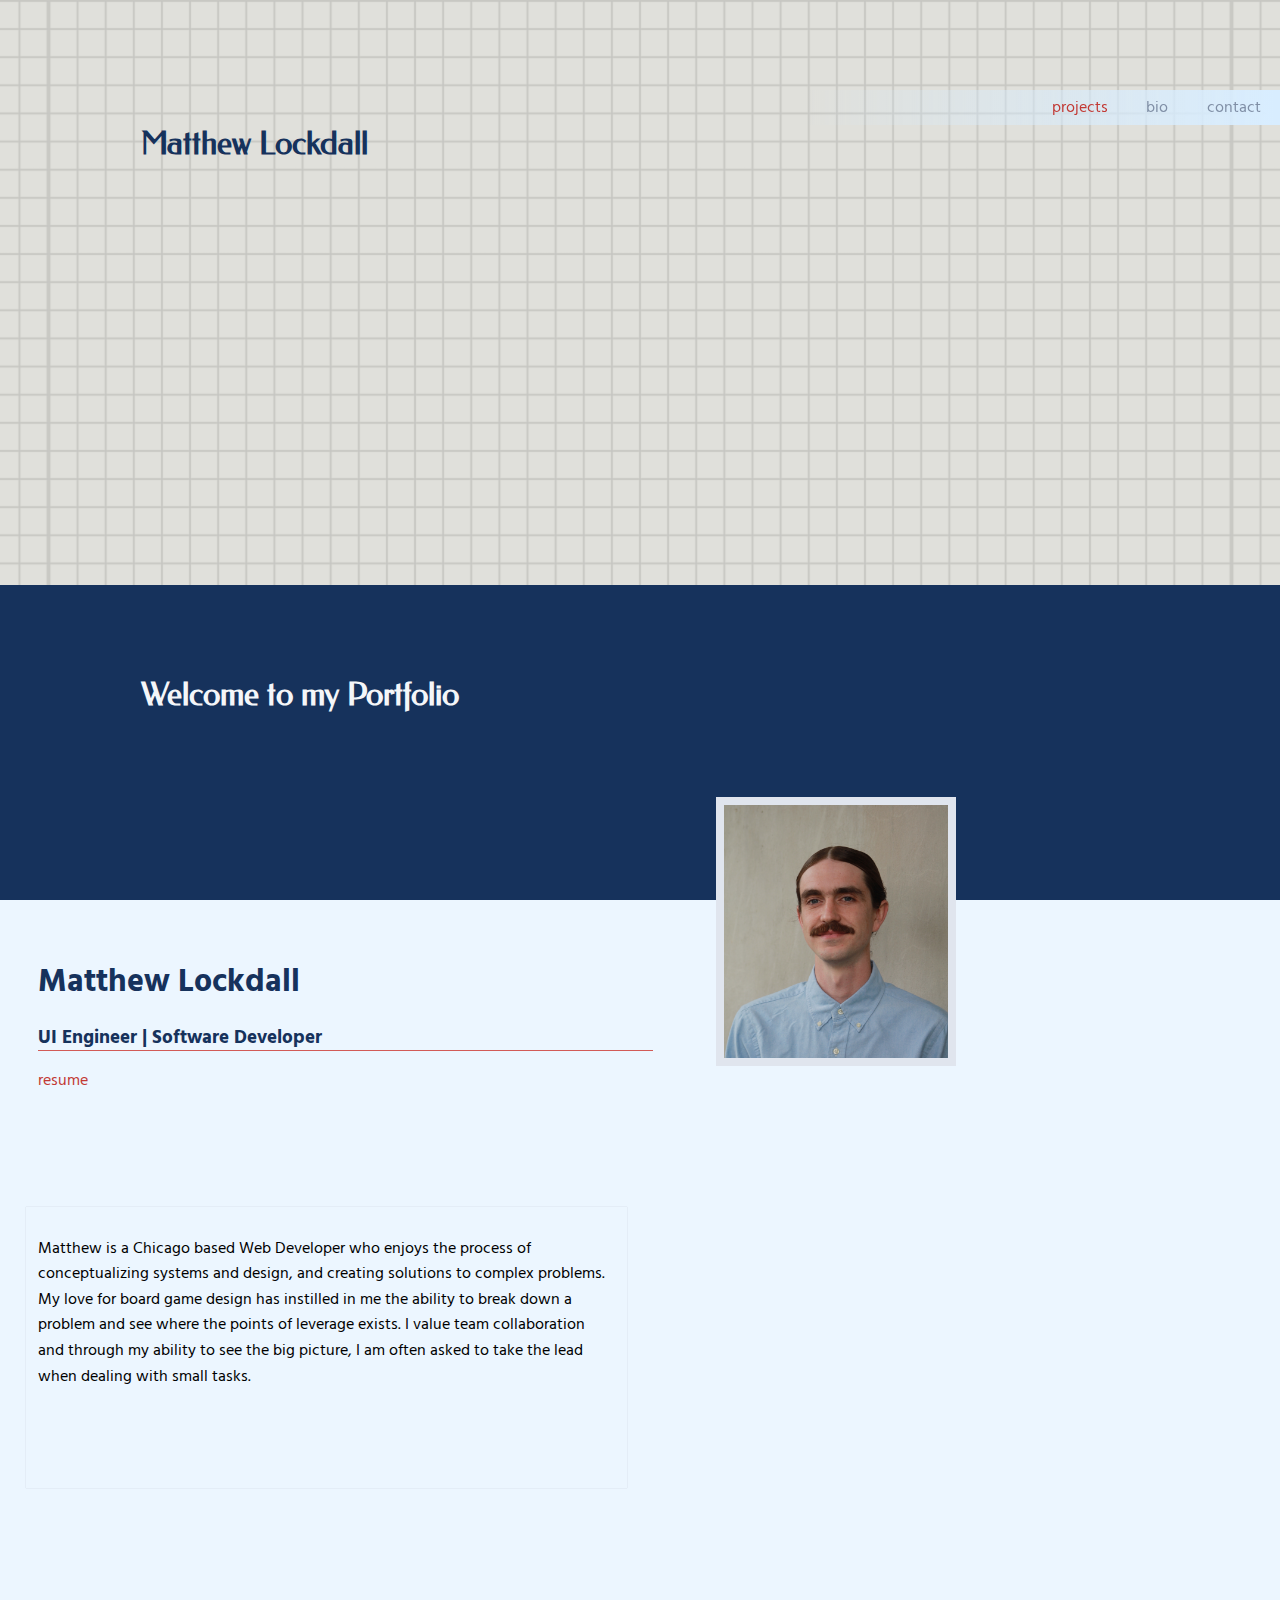
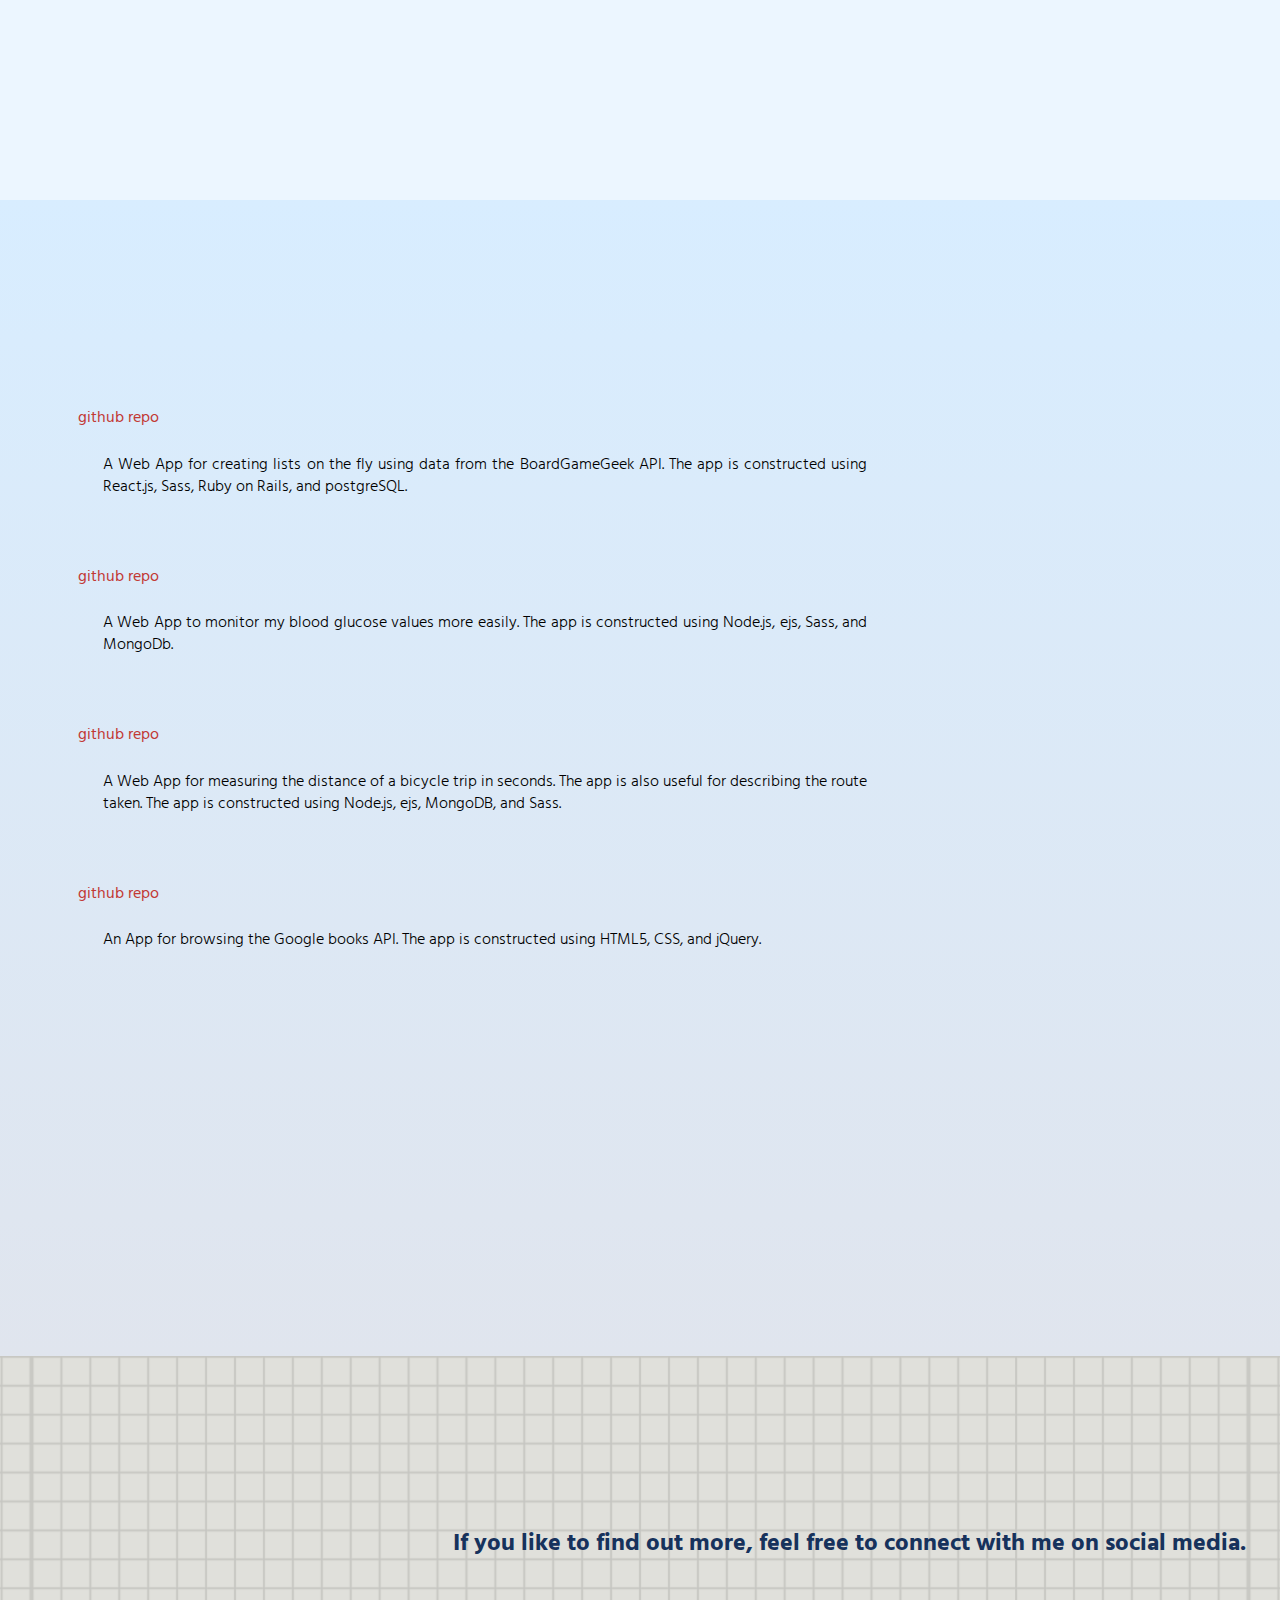
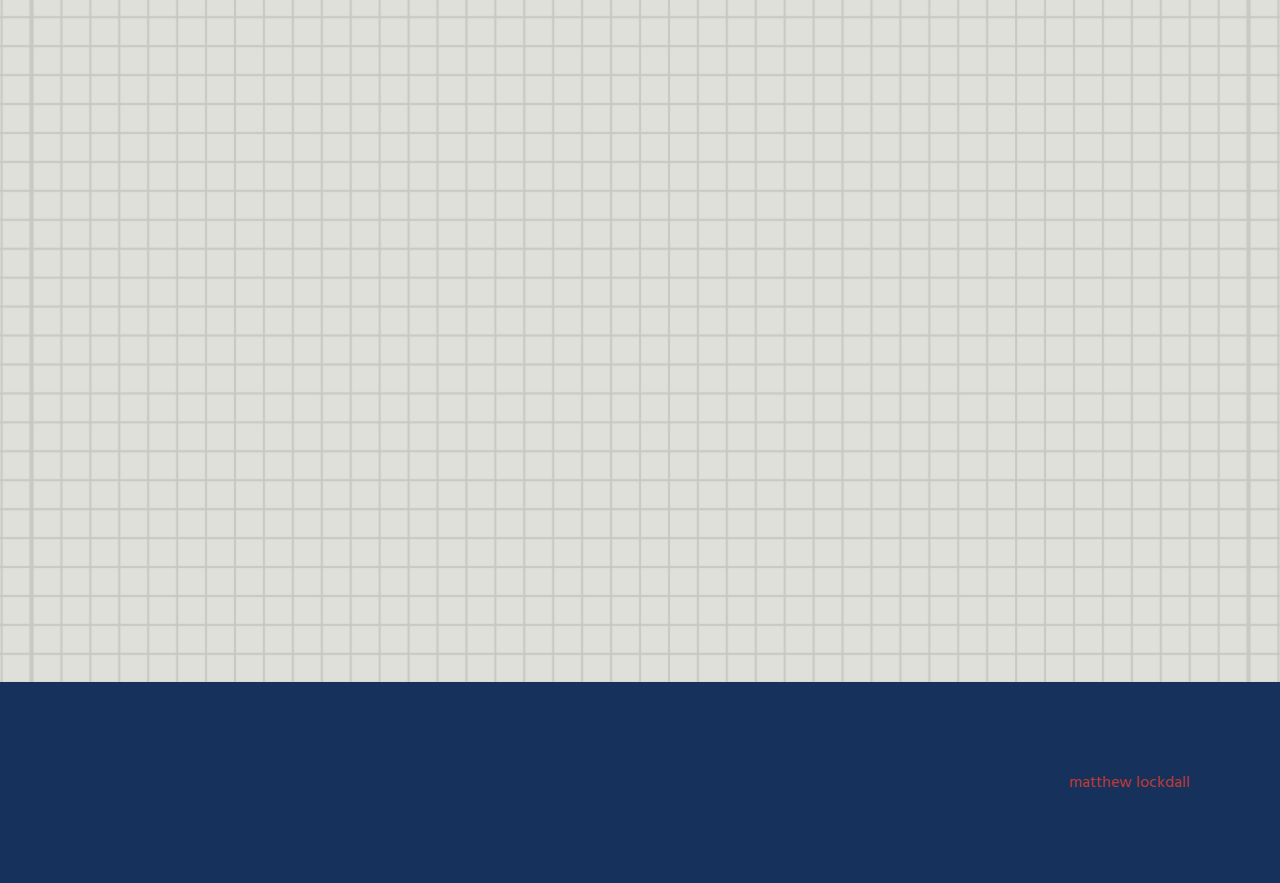
==== index.html @ 311964e4 "updated some content" ====
<!DOCTYPE html>
<html lang="en">

<head>
  <meta charset="UTF-8">
  <meta name="viewport" content="width=device-width, initial-scale=1.0">
  <meta http-equiv="X-UA-Compatible" content="ie=edge">
  <link rel="shortcut icon" type="image/png" href="https://cf.geekdo-static.com/mbs/mb_3656_0.gif">
  <link rel="stylesheet" href="css/main.css">

  <title>Matthew Lockdall</title>
</head>

<body>
  <div class="container">

    <header>
      <nav>
        <div class="navLinks">
          <a href="#contact">contact</a>
          <a href="#bio">bio</a>
          <a href="#archive" class="red">projects</a>
        </div>
      </nav>
      <h1>Matthew Lockdall</h1>

      <div class="greyBar">
        <h1>Welcome to my Portfolio</h1>
      </div>
    </header>

    <section class="bio" id="bio">
      <div class="bioDiv">
        <div class="head">
          <h1>Matthew Lockdall</h1>
          <h3> UI Engineer | Software Developer</h3>
          <a href="./public/Resume_2019.pdf" download>resume</a>

        </div>
        <div class="imgContainer">

        </div>
        <article class="article">
          <p>Matthew is a Chicago based Web Developer who enjoys the process of conceptualizing systems and design, and
            creating solutions to complex problems. My love for board game design has instilled in me the ability to
            break down a problem and see where the points of leverage exists. I value team collaboration and through my
            ability to see the big picture, I am often asked to take the lead when dealing with small tasks.</p>
        </article>
        <h2 class=" skill anim" data-delay=".19s">Skills</h2>
        <table class="table anim" data-delay=".1s">
          <tr>
            <td>React.js</td>
            <td>Javascript</td>
            <td>Express.js</td>
          </tr>
          <tr>
            <td>CSS</td>
            <td>Node.js</td>
            <td>Ruby on Rails</td>
          </tr>
          <tr>
            <td>Sass</td>
            <td>Ruby</td>
            <td>MongoDB</td>
          </tr>
          <tr>
            <td>HTML5</td>
            <td>jQuery</td>
            <td>PostgreSQL</td>
          </tr>
        </table>
      </div>
    </section>

    <section class="archive" id="archive">
      <ul>
        <li>
          <h3 class="tit" data-delay=".1s">
            <a href="https://bgg-lister-client.herokuapp.com/" target="_blank">BGG-Lister</a>
          </h3>
          <a href="https://github.com/matloc13/bgg_lister_client" class="proLink">github repo</a>
          <p>A Web App for creating lists on the fly using data from the BoardGameGeek API. The app is constructed using
            React.js, Sass, Ruby on Rails, and postgreSQL.</p>
        </li>
        <li>
          <h3 class="tit" data-delay=".23s">
            <a href="https://cgm-tracker.herokuapp.com/" target="_blank">Personal CGM Tracker</a>
          </h3>
          <a href="https://github.com/matloc13/dexcom_tracker_node" class="proLink">github repo</a>
          <p>A Web App to monitor my blood glucose values more easily. The app is constructed using Node.js, ejs, Sass,
            and MongoDb.</p>
        </li>
        <li>
          <h3 class="tit" data-delay=".4s">
            <a href="https://touring-interurban.herokuapp.com/" target="_blank">touring-interurban</a>
          </h3>
          <a href="https://github.com/matloc13/touring-interurban" class="proLink">github repo</a>
          <p>A Web App for measuring the distance of a bicycle trip in seconds. The app is also useful for describing
            the route taken. The app is constructed using Node.js, ejs, MongoDB, and Sass.</p>
        </li>
        <li>
          <h3 class="tit" data-delay=".6s">
            <a href="https://matloc13.github.io/Bookshelf-api-calls/" target="_blank">Book-Shelf</a>
          </h3>
          <a href="https://github.com/matloc13/Bookshelf-api-calls" class="proLink">github repo</a>
          <p>An App for browsing the Google books API. The app is constructed using HTML5, CSS, and jQuery.</p>
        </li>
      </ul>
    </section>

    <section class="contact" id="contact">
      <h2 class="title">
        If you like to find out more, feel free to connect with me on social media.
      </h2>
      <div class="contactCardContainer">
        <div class="card anim" data-delay=".1s">
          <a href="https://github.com/matloc13" target="_blank">
            github
          </a>
        </div>
        <div class="card anim" data-delay=".3s">
          <a href="https://www.linkedin.com/in/matthew-lockdall/" target="_blank">
            linkedin
          </a>
        </div>

        <div class="card anim" data-delay=".5s">

          <a onclick="showForm()">contact</a>

          <div id="form" class="form hidden">
            <div>mlockdall26@gmail.com</div>
            <a href="https://personal-inventory.herokuapp.com/" target="_blank">leave a message</a>
          </div>
        </div>
      </div>
    </section>

    <footer class="footer">
      <a href="#bio">matthew lockdall</a>
    </footer>

  </div>
  <script src="app.js" charset="utf-8"></script>
</body>

</html>
---- css/main.css ----
@import url("https://fonts.googleapis.com/css?family=Federo|IM+Fell+DW+Pica&display=swap");
@import url("https://fonts.googleapis.com/css?family=Hind+Madurai:400,600&display=swap");
.bioDiv .head a, .archive ul a, .contact .contactCardContainer .card a, footer a {
  color: #c23934;
  text-decoration: none; }

.card,
.skill,
.table,
.tit {
  opacity: 0; }

.hidden {
  display: none; }

body {
  text-align: center;
  background-color: #f4f6f9;
  font-family: 'Hind Madurai', sans-serif;
  margin: 0; }

section {
  height: 100vh; }

@media (max-width: 510px) {
  section: 120%; }
@media (max-width: 415px) {
  section {
    height: 110%; } }
header {
  width: 100%;
  height: 100vh;
  background-image: url("../assets/maxgrid.png");
  background-position: center;
  background-size: contain;
  position: relative; }
  header h1 {
    color: #16325c;
    text-align: left;
    font-family: 'Federo', sans-serif;
    margin: 7% 11%; }
  header .greyBar {
    background-color: #16325c;
    width: 100%;
    height: 35%;
    position: absolute;
    bottom: 0; }
    header .greyBar h1 {
      color: #f4f6f9; }
  header nav {
    width: 100%;
    position: sticky;
    top: 10%;
    display: grid;
    grid-template-columns: 1fr 1fr;
    z-index: 2; }
    header nav div {
      grid-column: 2/4;
      display: flex;
      flex-direction: row-reverse;
      background-image: linear-gradient(to right, transparent 25%, #d8edff 99%);
      width: 100%; }
      header nav div a {
        padding: 1% 2%;
        margin: 0 1%;
        color: #808fa6;
        text-decoration: none; }
      header nav div .red {
        color: #c23934; }

@media (max-width: 890px) {
  nav {
    display: none; }
    nav .navLinks {
      display: none; }
      nav .navLinks a {
        display: none; } }
@media (max-width: 415px) {
  nav {
    display: transparent;
    z-index: 0; }
    nav .navLinks {
      display: none; }
      nav .navLinks a {
        display: none; } }
.bioDiv {
  text-align: left;
  width: 100%;
  height: 100%;
  padding: 2%;
  display: grid;
  grid-template-columns: 1fr 1fr;
  grid-template-rows: 1fr 1fr 0.2fr 1fr;
  background-color: #ecf6ff; }
  .bioDiv .head {
    padding: 2%;
    color: #16325c; }
    .bioDiv .head h3 {
      box-shadow: 0 1px #d25b57; }
  .bioDiv .imgContainer {
    background-image: url("../assets/profilesmile.jpg");
    background-position: center;
    background-size: cover;
    background-repeat: no-repeat;
    width: 35%;
    height: 90%;
    margin: -129px 50px;
    border: 8px solid #e0e5ee;
    z-index: 2; }
  .bioDiv .article {
    width: 90%;
    padding: 2%;
    grid-column: 1/2;
    box-shadow: 0 0 1px #bcc4d0;
    font-family: 'Hind Madurai', sans-serif;
    line-height: 1.6em; }
  .bioDiv h2 {
    grid-row: 3;
    grid-column: 2/3;
    justify-content: center;
    margin: 0;
    color: #c23934;
    text-align: center; }
  .bioDiv .table {
    grid-column: 2/3;
    grid-row: 4;
    width: 90%;
    padding: 2%; }
    .bioDiv .table td {
      color: #808fa6;
      padding: 1%; }
      .bioDiv .table td:hover {
        color: #c23934; }

@media (max-width: 720px) {
  .bioDiv .article,
  .bioDiv .table,
  .bioDiv h2 {
    grid-column: 1/3; } }
@media (max-width: 563px) {
  .bioDiv .head {
    width: 100%; }
    .bioDiv .head h3 {
      grid-column: 1/3; }
  .bioDiv .imgContainer {
    width: 55%; }
  .bioDiv .article,
  .bioDiv .table,
  .bioDiv h2 {
    grid-column: 1/3; } }
@media (max-width: 415px) {
  .bioDiv .head {
    width: 100%; }
    .bioDiv .head h3 {
      grid-column: 1/3; }
  .bioDiv .imgContainer {
    width: 55%; }
  .bioDiv .article {
    grid-column: 1/3; }
  .bioDiv h2 {
    grid-column: 1/3; }
  .bioDiv .table {
    grid-column: 1/3; } }
.archive {
  width: 100%;
  background-image: linear-gradient(#d8edff, #e0e5ee);
  padding: 10% 3%;
  margin: 0 auto;
  display: grid;
  grid-template-columns: 1fr 1fr 1fr; }
  .archive h3 {
    text-align: right;
    box-shadow: 0 1px #c23934; }
  .archive ul {
    grid-column: 1/3; }
    .archive ul li {
      list-style: none; }
    .archive ul p {
      font-weight: lighter;
      margin: 3%;
      text-align: justify; }
    .archive ul a {
      color: #16325c; }
  .archive .proLink {
    color: #c23934;
    margin: 0;
    text-align: justify;
    grid-column: 1;
    display: block; }

@media (max-width: 523px) {
  .archive {
    padding: 5% 1%; }
    .archive ul {
      grid-column: 1/4;
      margin: 0 auto;
      padding: 2%; } }
@media (max-width: 415px) {
  .archive {
    padding: 5% 1%; }
    .archive ul {
      grid-column: 1/4;
      margin: 0 auto;
      padding: 2%; } }
.contact {
  padding: 1%;
  display: grid;
  grid-template-columns: 1fr 1fr 1fr;
  place-items: center;
  background-image: url("../assets/maxgrid.png");
  background-position: center;
  background-size: contain; }
  .contact .title {
    grid-column: 2/4;
    text-align: right;
    color: #16325c; }
  .contact .contactCardContainer {
    width: 100%;
    grid-column: 1/4;
    display: grid;
    grid-template-columns: repeat(auto-fit, minmax(250px, 1fr)); }
    .contact .contactCardContainer .card {
      background-image: linear-gradient(#f4f6f9, #d8edff);
      padding: 7%;
      height: 214px;
      margin: 0 1% 1%; }
      .contact .contactCardContainer .card .form {
        width: 100%;
        text-align: left;
        color: #16325c;
        padding: 10%; }

@media (max-width: 510px) {
  .contact {
    padding: 1%;
    display: grid;
    grid-template-columns: 1fr 1fr 1fr;
    place-items: center;
    background-image: url("../assets/maxgrid.png"); }
    .contact .contactCardContainer {
      width: 100%;
      grid-column: 1/4;
      display: grid;
      grid-template-columns: repeat(auto-fit, minmax(250px, 1fr)); }
      .contact .contactCardContainer .card {
        background-image: linear-gradient(#f4f6f9, #d8edff);
        padding: 7%;
        height: 94px;
        margin: 0 1% 2%; } }
@media (max-width: 415px) {
  .contact {
    padding: 1%;
    display: grid;
    grid-template-columns: 1fr 1fr 1fr;
    place-items: center;
    background-image: url("../assets/maxgrid.png"); }
    .contact .contactCardContainer {
      width: 100%;
      grid-column: 1/4;
      display: grid;
      grid-template-columns: repeat(auto-fit, minmax(250px, 1fr)); }
      .contact .contactCardContainer .card {
        background-image: linear-gradient(#f4f6f9, #d8edff);
        padding: 7%;
        height: 94px;
        margin: 0 1% 2%; } }
footer {
  color: #c23934;
  background-color: #16325c;
  padding: 7%;
  display: flex;
  flex-flow: row-reverse; }

@keyframes anim1 {
  from {
    transform: translateY(100px);
    opacity: 0; }
  to {
    transform: translateY(0);
    opacity: 1; } }
@keyframes anim2 {
  from {
    transform: translateX(-250px);
    opacity: 0; }
  to {
    transform: translateX(0);
    opacity: 1; } }
@media (max-width: 760px) {
  @keyframes anim2 {
    from {
      opacity: 0; }
    to {
      opacity: 1; } } }
@media (max-width: 415px) {
  @keyframes anim1 {
    from {
      transform: translateY(-100px);
      opacity: 0; }
    to {
      transform: translateY(0);
      opacity: 1; } }
  @keyframes anim2 {
    from {
      opacity: 0; }
    to {
      opacity: 1; } } }

/*# sourceMappingURL=main.css.map */
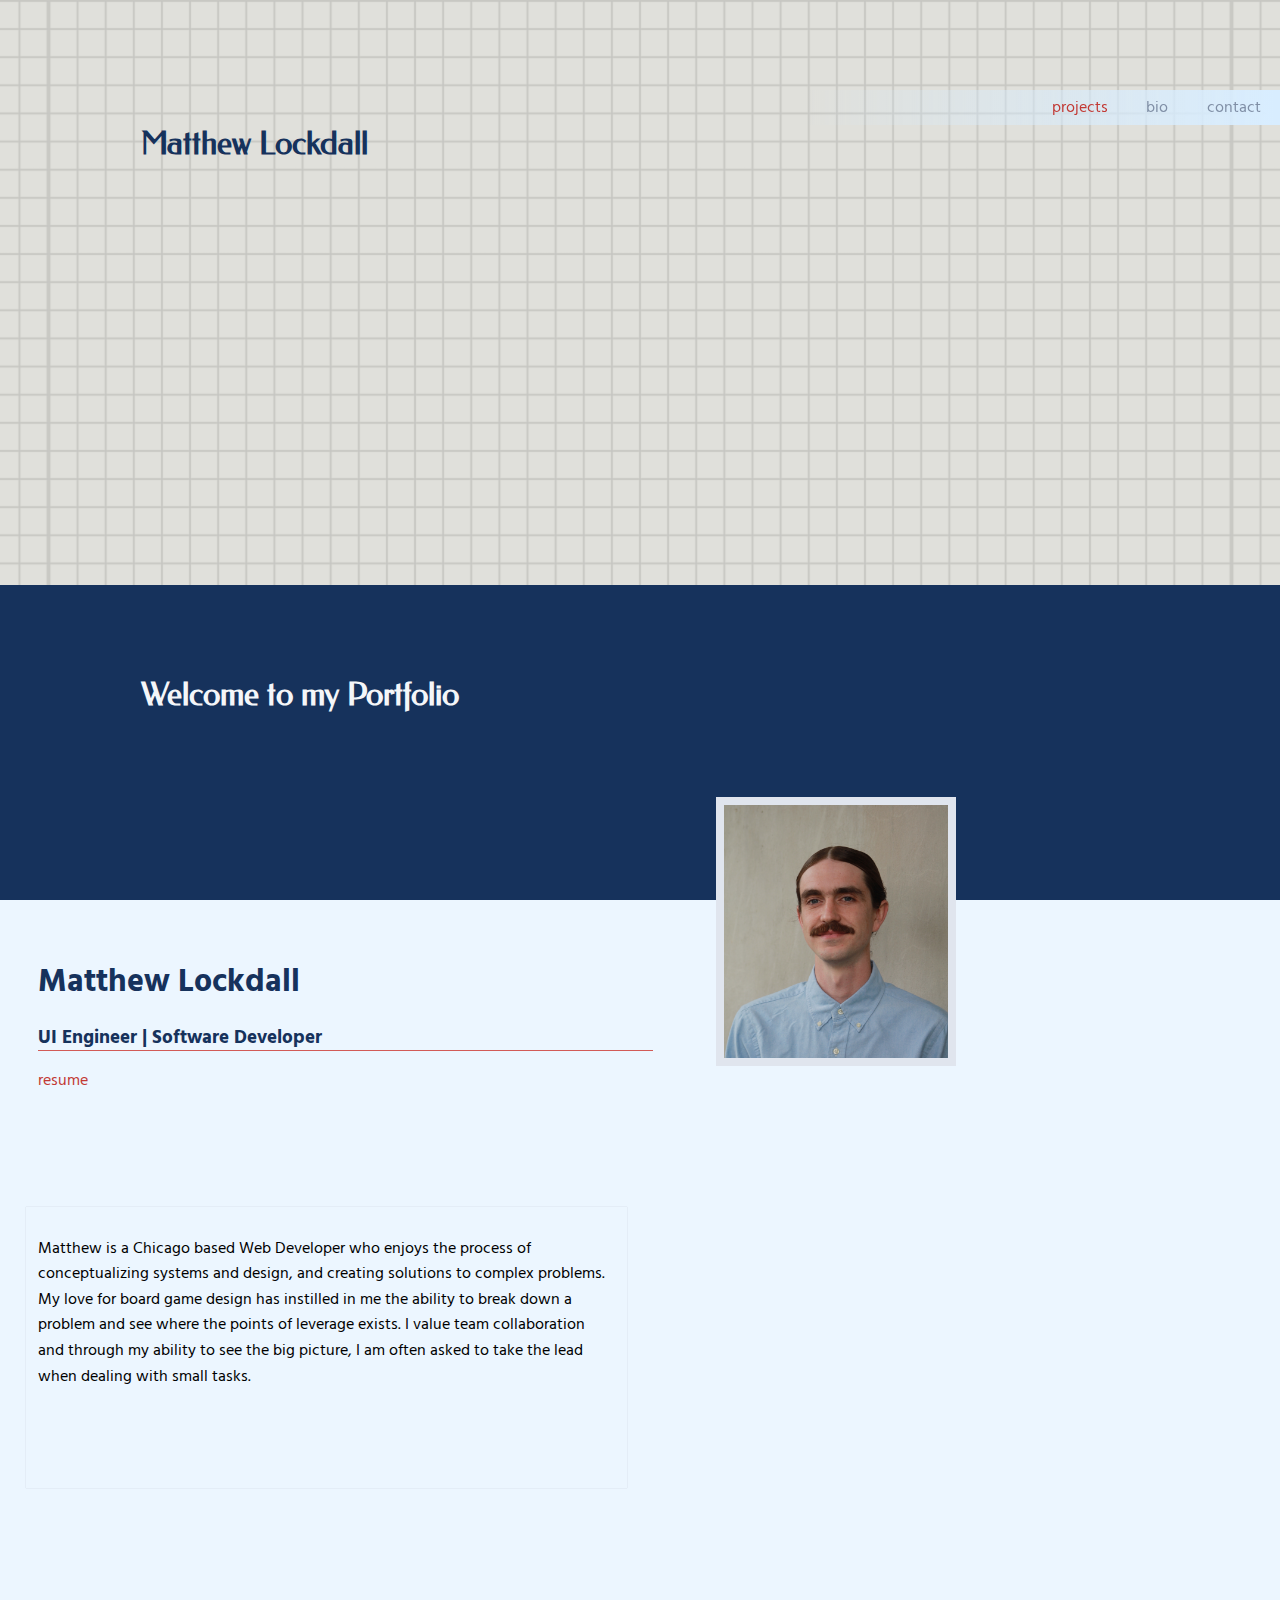
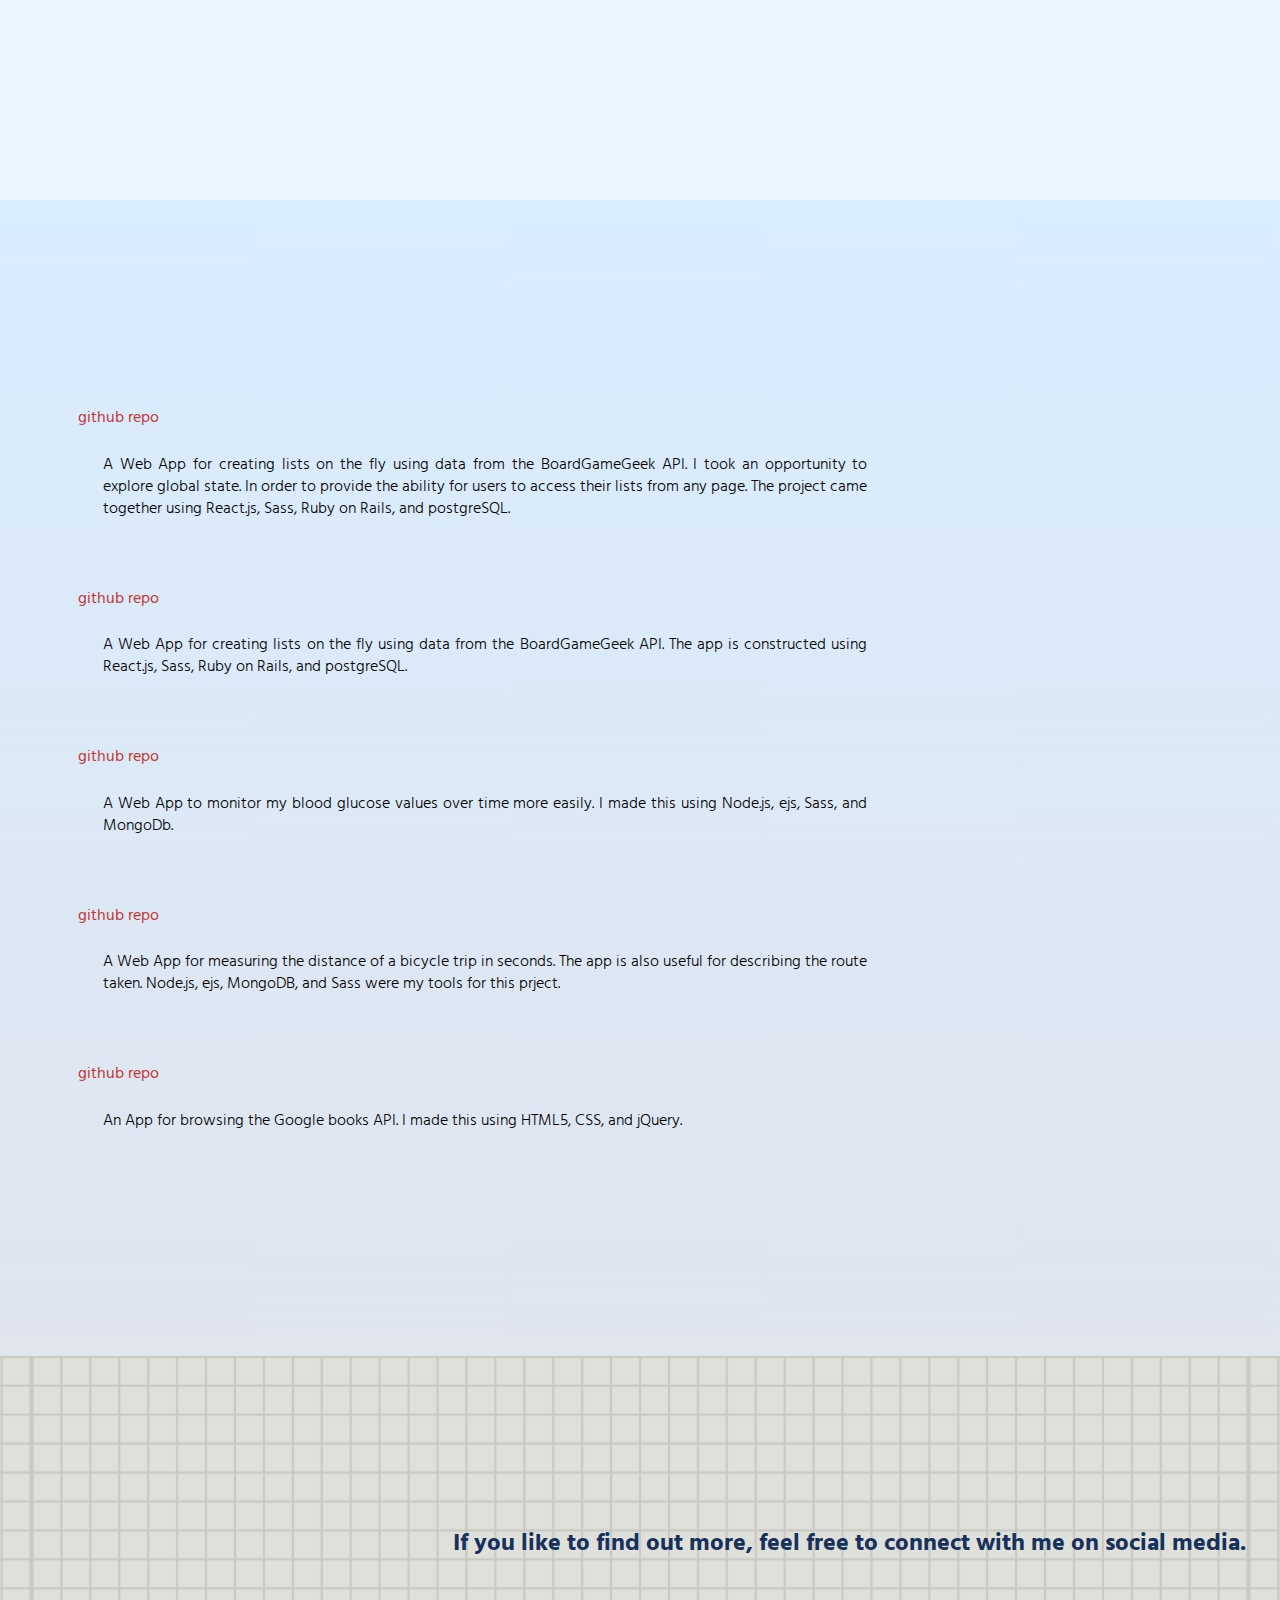
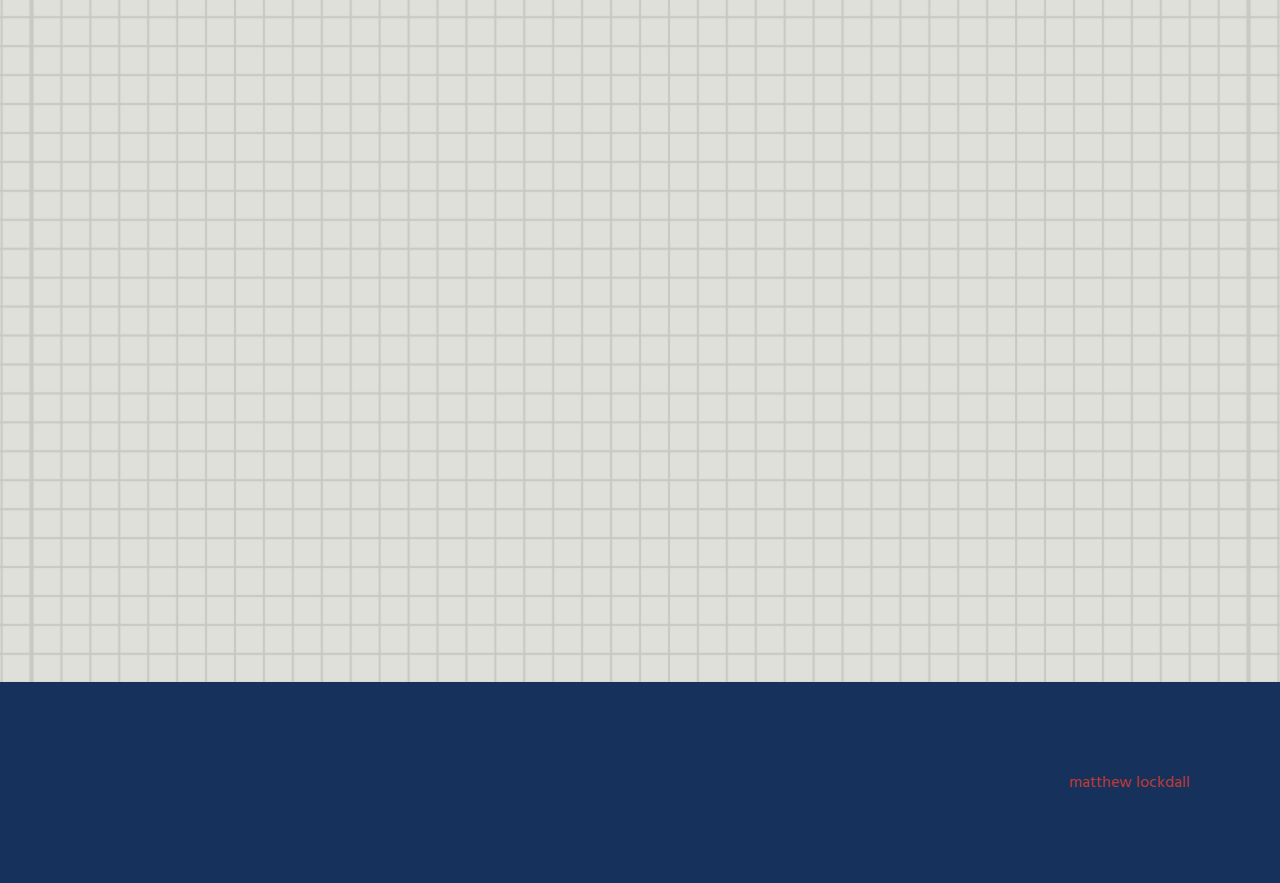
==== commit cb66d7ae: "updated content" ====
--- a/index.html
+++ b/index.html
@@ -34,7 +34,7 @@
         <div class="head">
           <h1>Matthew Lockdall</h1>
           <h3> UI Engineer | Software Developer</h3>
-          <a href="./public/Resume_2019.pdf" download>resume</a>
+          <a href="./public/Resume_1_2020.pdf" download>resume</a>
 
         </div>
         <div class="imgContainer">
@@ -54,7 +54,7 @@
             <td>Express.js</td>
           </tr>
           <tr>
-            <td>CSS</td>
+            <td>CSS3</td>
             <td>Node.js</td>
             <td>Ruby on Rails</td>
           </tr>
@@ -76,6 +76,15 @@
       <ul>
         <li>
           <h3 class="tit" data-delay=".1s">
+            <a href="https://bgg-lister-2.herokuapp.com/" target="_blank">BGG-Lister-2</a>
+          </h3>
+          <a href="https://github.com/matloc13/bookshelf_client" class="proLink" target="_blank">github repo</a>
+          <p>A Web App for creating lists on the fly using data from the BoardGameGeek API. I took an opportunity to
+            explore global state. In order to provide the ability for users to access their lists from any page. The
+            project came together using React.js, Sass, Ruby on Rails, and postgreSQL. </p>
+        </li>
+        <li>
+          <h3 class="tit" data-delay=".19s">
             <a href="https://bgg-lister-client.herokuapp.com/" target="_blank">BGG-Lister</a>
           </h3>
           <a href="https://github.com/matloc13/bgg_lister_client" class="proLink">github repo</a>
@@ -86,24 +95,24 @@
           <h3 class="tit" data-delay=".23s">
             <a href="https://cgm-tracker.herokuapp.com/" target="_blank">Personal CGM Tracker</a>
           </h3>
-          <a href="https://github.com/matloc13/dexcom_tracker_node" class="proLink">github repo</a>
-          <p>A Web App to monitor my blood glucose values more easily. The app is constructed using Node.js, ejs, Sass,
+          <a href="https://github.com/matloc13/dexcom_tracker_node" class="proLink" target="_blank">github repo</a>
+          <p>A Web App to monitor my blood glucose values over time more easily. I made this using Node.js, ejs, Sass,
             and MongoDb.</p>
         </li>
         <li>
           <h3 class="tit" data-delay=".4s">
             <a href="https://touring-interurban.herokuapp.com/" target="_blank">touring-interurban</a>
           </h3>
-          <a href="https://github.com/matloc13/touring-interurban" class="proLink">github repo</a>
+          <a href="https://github.com/matloc13/touring-interurban" class="proLink" target="_blank">github repo</a>
           <p>A Web App for measuring the distance of a bicycle trip in seconds. The app is also useful for describing
-            the route taken. The app is constructed using Node.js, ejs, MongoDB, and Sass.</p>
+            the route taken. Node.js, ejs, MongoDB, and Sass were my tools for this prject.</p>
         </li>
         <li>
           <h3 class="tit" data-delay=".6s">
             <a href="https://matloc13.github.io/Bookshelf-api-calls/" target="_blank">Book-Shelf</a>
           </h3>
-          <a href="https://github.com/matloc13/Bookshelf-api-calls" class="proLink">github repo</a>
-          <p>An App for browsing the Google books API. The app is constructed using HTML5, CSS, and jQuery.</p>
+          <a href="https://github.com/matloc13/Bookshelf-api-calls" class="proLink" target="_blank">github repo</a>
+          <p>An App for browsing the Google books API. I made this using HTML5, CSS, and jQuery.</p>
         </li>
       </ul>
     </section>
--- a/css/main.css
+++ b/css/main.css
@@ -23,7 +23,8 @@
   height: 100vh; }
 
 @media (max-width: 510px) {
-  section: 120%; }
+  section {
+    height: 120%; } }
 @media (max-width: 415px) {
   section {
     height: 110%; } }
@@ -77,8 +78,7 @@
         display: none; } }
 @media (max-width: 415px) {
   nav {
-    display: transparent;
-    z-index: 0; }
+    display: none; }
     nav .navLinks {
       display: none; }
       nav .navLinks a {
@@ -193,11 +193,11 @@
     padding: 5% 1%; }
     .archive ul {
       grid-column: 1/4;
-      margin: 0 auto;
       padding: 2%; } }
 @media (max-width: 415px) {
   .archive {
-    padding: 5% 1%; }
+    padding: 5% 1%;
+    margin: 0 2%; }
     .archive ul {
       grid-column: 1/4;
       margin: 0 auto;
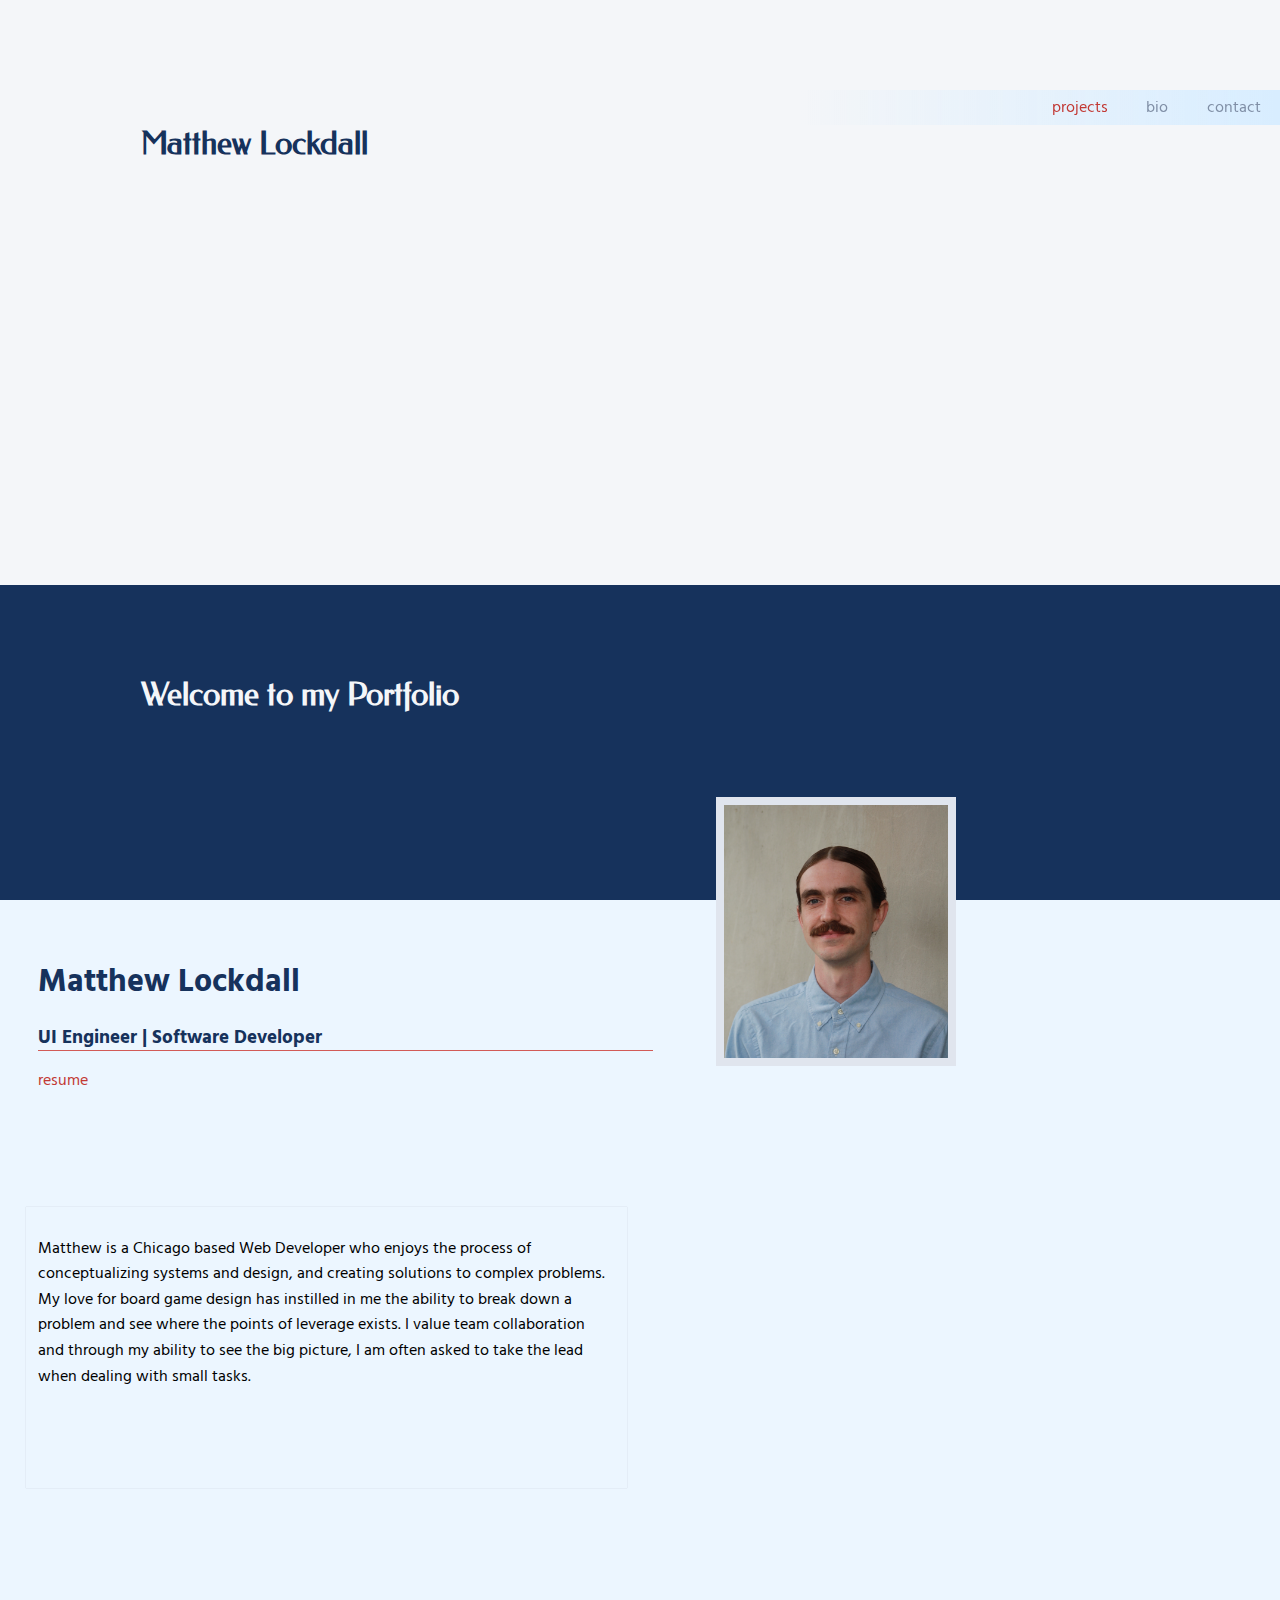
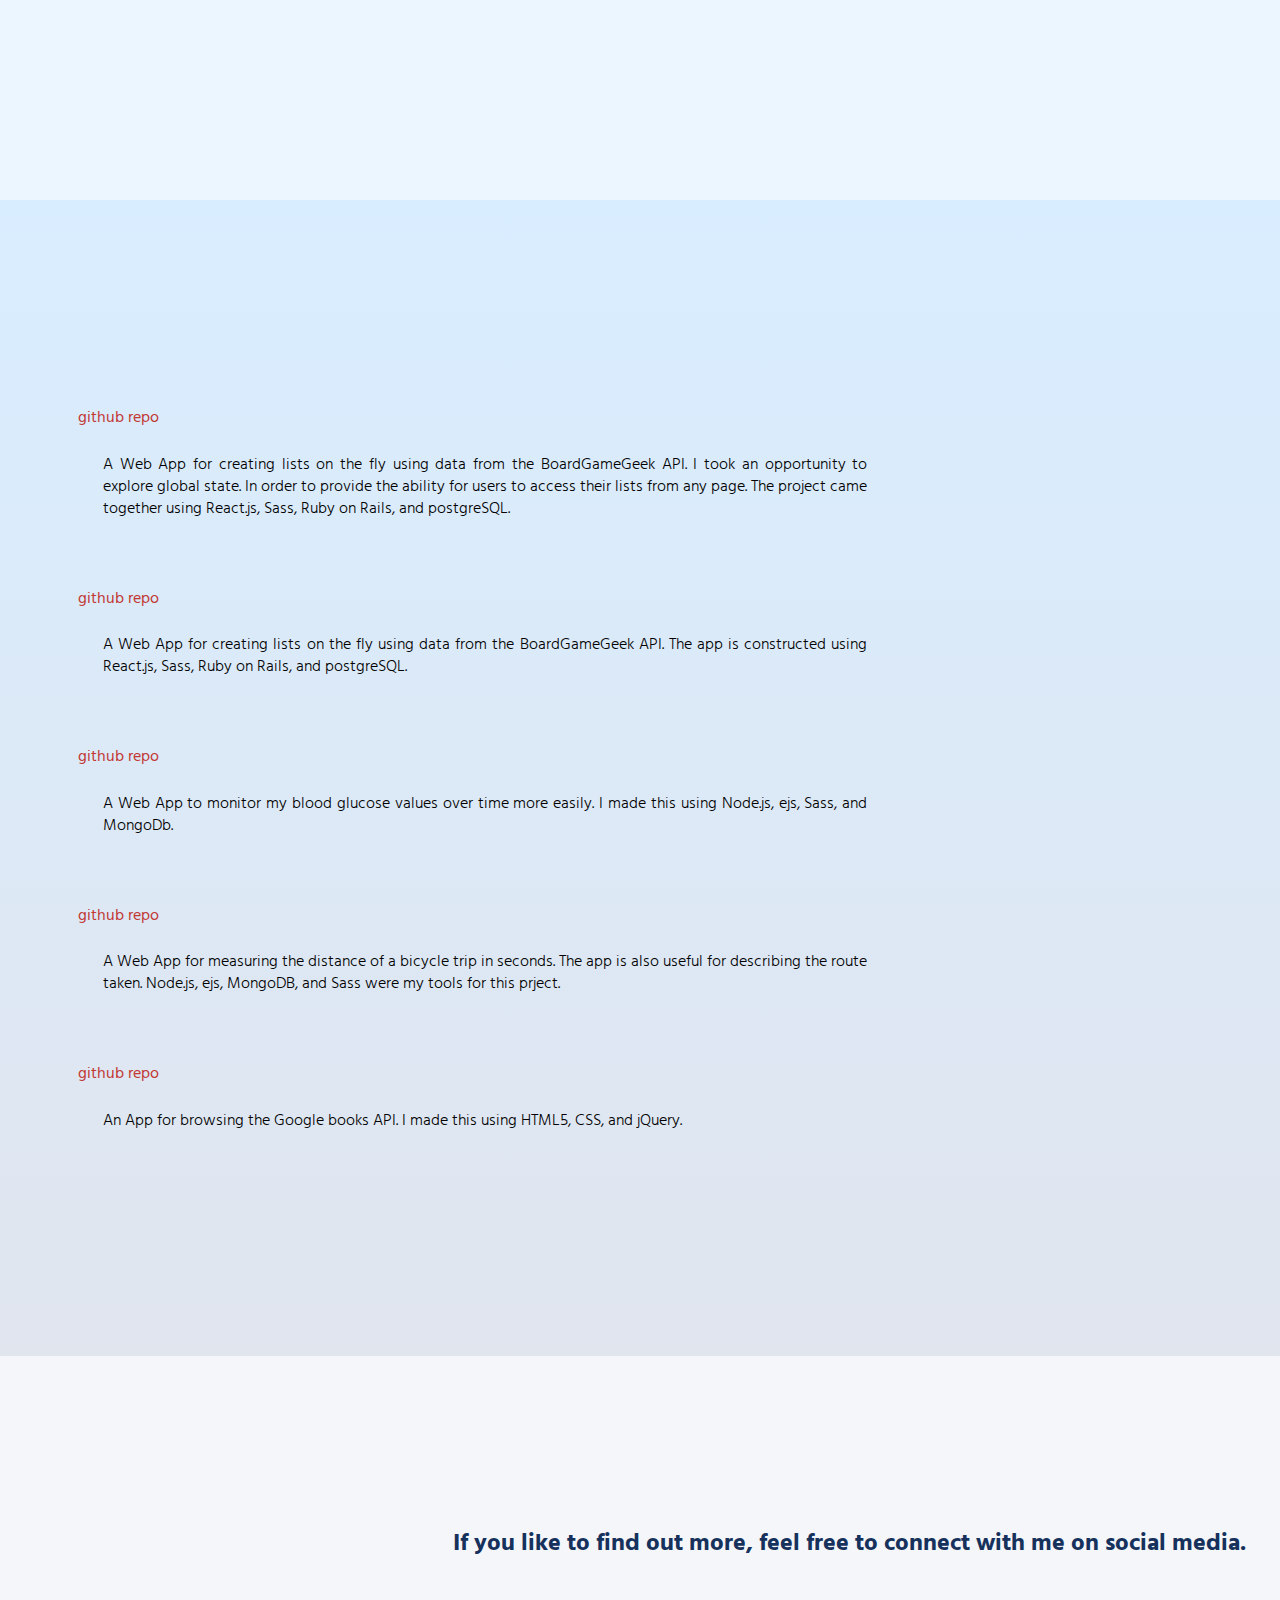
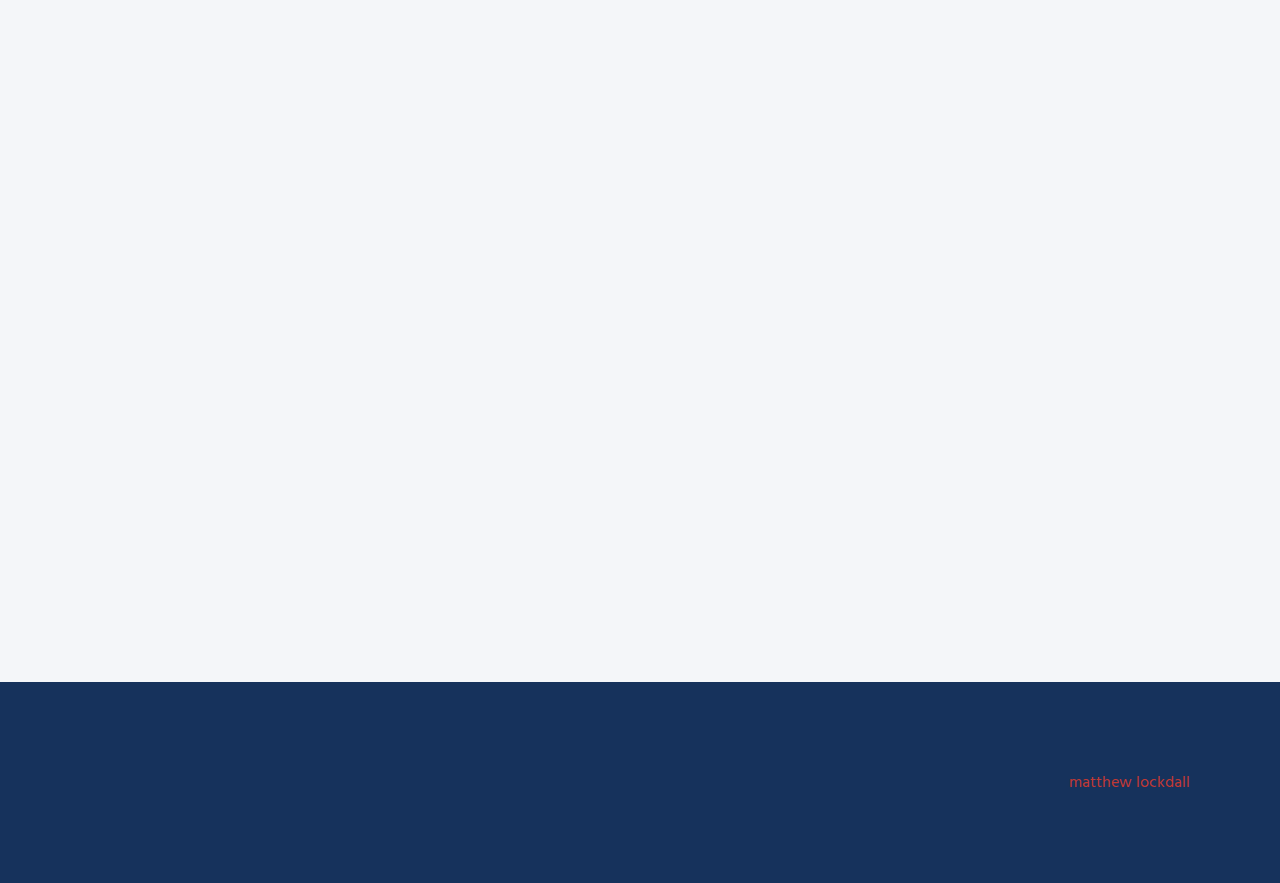
==== commit 98aba3c6: "merge wi master" ====
--- a/index.html
+++ b/index.html
@@ -2,155 +2,168 @@
 <html lang="en">
 
 <head>
-  <meta charset="UTF-8">
-  <meta name="viewport" content="width=device-width, initial-scale=1.0">
-  <meta http-equiv="X-UA-Compatible" content="ie=edge">
-  <link rel="shortcut icon" type="image/png" href="https://cf.geekdo-static.com/mbs/mb_3656_0.gif">
-  <link rel="stylesheet" href="css/main.css">
+    <meta charset="UTF-8">
+    <meta name="viewport" content="width=device-width, initial-scale=1.0">
+    <meta http-equiv="X-UA-Compatible" content="ie=edge">
+    <link rel="shortcut icon" type="image/png" href="https://cf.geekdo-static.com/mbs/mb_3656_0.gif">
+    <link rel="stylesheet" href="css/main.css">
 
-  <title>Matthew Lockdall</title>
+    <title>Matthew Lockdall</title>
 </head>
 
 <body>
-  <div class="container">
+    <div class="container">
 
-    <header>
-      <nav>
-        <div class="navLinks">
-          <a href="#contact">contact</a>
-          <a href="#bio">bio</a>
-          <a href="#archive" class="red">projects</a>
-        </div>
-      </nav>
-      <h1>Matthew Lockdall</h1>
+        <header>
+            <nav>
+                <div class="navLinks">
+                    <a href="#contact">contact</a>
+                    <a href="#bio">bio</a>
+                    <a href="#archive" class="red">projects</a>
+                </div>
+            </nav>
+            <h1>Matthew Lockdall</h1>
 
-      <div class="greyBar">
-        <h1>Welcome to my Portfolio</h1>
-      </div>
-    </header>
+            <div class="greyBar">
+                <h1>Welcome to my Portfolio</h1>
+            </div>
+        </header>
 
-    <section class="bio" id="bio">
-      <div class="bioDiv">
-        <div class="head">
-          <h1>Matthew Lockdall</h1>
-          <h3> UI Engineer | Software Developer</h3>
-          <a href="./public/Resume_1_2020.pdf" download>resume</a>
+        <section class="bio" id="bio">
+            <div class="bioDiv">
+                <div class="head">
+                    <h1>Matthew Lockdall</h1>
+                    <h3> UI Engineer | Software Developer</h3>
+                    <a href="./public/Resume_1_2020.pdf" download>resume</a>
 
-        </div>
-        <div class="imgContainer">
+                </div>
+                <div class="imgContainer">
 
-        </div>
-        <article class="article">
-          <p>Matthew is a Chicago based Web Developer who enjoys the process of conceptualizing systems and design, and
-            creating solutions to complex problems. My love for board game design has instilled in me the ability to
-            break down a problem and see where the points of leverage exists. I value team collaboration and through my
-            ability to see the big picture, I am often asked to take the lead when dealing with small tasks.</p>
-        </article>
-        <h2 class=" skill anim" data-delay=".19s">Skills</h2>
-        <table class="table anim" data-delay=".1s">
-          <tr>
-            <td>React.js</td>
-            <td>Javascript</td>
-            <td>Express.js</td>
-          </tr>
-          <tr>
-            <td>CSS3</td>
-            <td>Node.js</td>
-            <td>Ruby on Rails</td>
-          </tr>
-          <tr>
-            <td>Sass</td>
-            <td>Ruby</td>
-            <td>MongoDB</td>
-          </tr>
-          <tr>
-            <td>HTML5</td>
-            <td>jQuery</td>
-            <td>PostgreSQL</td>
-          </tr>
-        </table>
-      </div>
-    </section>
+                </div>
+                <article class="article">
+                    <p>Matthew is a Chicago based Web Developer who enjoys the process of conceptualizing systems and
+                        design, and
+                        creating solutions to complex problems. My love for board game design has instilled in me the
+                        ability to
+                        break down a problem and see where the points of leverage exists. I value team collaboration and
+                        through my
+                        ability to see the big picture, I am often asked to take the lead when dealing with small tasks.
+                    </p>
+                </article>
+                <h2 class=" skill anim" data-delay=".19s">Skills</h2>
+                <table class="table anim" data-delay=".1s">
+                    <tr>
+                        <td>React.js</td>
+                        <td>Javascript</td>
+                        <td>Express.js</td>
+                    </tr>
+                    <tr>
+                        <td>CSS3</td>
+                        <td>Node.js</td>
+                        <td>Ruby on Rails</td>
+                    </tr>
+                    <tr>
+                        <td>Sass</td>
+                        <td>Ruby</td>
+                        <td>MongoDB</td>
+                    </tr>
+                    <tr>
+                        <td>HTML5</td>
+                        <td>jQuery</td>
+                        <td>PostgreSQL</td>
+                    </tr>
+                </table>
+            </div>
+        </section>
 
-    <section class="archive" id="archive">
-      <ul>
-        <li>
-          <h3 class="tit" data-delay=".1s">
-            <a href="https://bgg-lister-2.herokuapp.com/" target="_blank">BGG-Lister-2</a>
-          </h3>
-          <a href="https://github.com/matloc13/bookshelf_client" class="proLink" target="_blank">github repo</a>
-          <p>A Web App for creating lists on the fly using data from the BoardGameGeek API. I took an opportunity to
-            explore global state. In order to provide the ability for users to access their lists from any page. The
-            project came together using React.js, Sass, Ruby on Rails, and postgreSQL. </p>
-        </li>
-        <li>
-          <h3 class="tit" data-delay=".19s">
-            <a href="https://bgg-lister-client.herokuapp.com/" target="_blank">BGG-Lister</a>
-          </h3>
-          <a href="https://github.com/matloc13/bgg_lister_client" class="proLink">github repo</a>
-          <p>A Web App for creating lists on the fly using data from the BoardGameGeek API. The app is constructed using
-            React.js, Sass, Ruby on Rails, and postgreSQL.</p>
-        </li>
-        <li>
-          <h3 class="tit" data-delay=".23s">
-            <a href="https://cgm-tracker.herokuapp.com/" target="_blank">Personal CGM Tracker</a>
-          </h3>
-          <a href="https://github.com/matloc13/dexcom_tracker_node" class="proLink" target="_blank">github repo</a>
-          <p>A Web App to monitor my blood glucose values over time more easily. I made this using Node.js, ejs, Sass,
-            and MongoDb.</p>
-        </li>
-        <li>
-          <h3 class="tit" data-delay=".4s">
-            <a href="https://touring-interurban.herokuapp.com/" target="_blank">touring-interurban</a>
-          </h3>
-          <a href="https://github.com/matloc13/touring-interurban" class="proLink" target="_blank">github repo</a>
-          <p>A Web App for measuring the distance of a bicycle trip in seconds. The app is also useful for describing
-            the route taken. Node.js, ejs, MongoDB, and Sass were my tools for this prject.</p>
-        </li>
-        <li>
-          <h3 class="tit" data-delay=".6s">
-            <a href="https://matloc13.github.io/Bookshelf-api-calls/" target="_blank">Book-Shelf</a>
-          </h3>
-          <a href="https://github.com/matloc13/Bookshelf-api-calls" class="proLink" target="_blank">github repo</a>
-          <p>An App for browsing the Google books API. I made this using HTML5, CSS, and jQuery.</p>
-        </li>
-      </ul>
-    </section>
+        <section class="archive" id="archive">
+            <ul>
+                <li>
+                    <h3 class="tit" data-delay=".1s">
+                        <a href="https://bgg-lister-2.herokuapp.com/" target="_blank">BGG-Lister-2</a>
+                    </h3>
+                    <a href="https://github.com/matloc13/bookshelf_client" class="proLink" target="_blank">github
+                        repo</a>
+                    <p>A Web App for creating lists on the fly using data from the BoardGameGeek API. I took an
+                        opportunity to
+                        explore global state. In order to provide the ability for users to access their lists from any
+                        page. The
+                        project came together using React.js, Sass, Ruby on Rails, and postgreSQL. </p>
+                </li>
+                <li>
+                    <h3 class="tit" data-delay=".19s">
+                        <a href="https://bgg-lister-client.herokuapp.com/" target="_blank">BGG-Lister</a>
+                    </h3>
+                    <a href="https://github.com/matloc13/bgg_lister_client" class="proLink">github repo</a>
+                    <p>A Web App for creating lists on the fly using data from the BoardGameGeek API. The app is
+                        constructed using
+                        React.js, Sass, Ruby on Rails, and postgreSQL.</p>
+                </li>
+                <li>
+                    <h3 class="tit" data-delay=".23s">
+                        <a href="https://cgm-tracker.herokuapp.com/" target="_blank">Personal CGM Tracker</a>
+                    </h3>
+                    <a href="https://github.com/matloc13/dexcom_tracker_node" class="proLink" target="_blank">github
+                        repo</a>
+                    <p>A Web App to monitor my blood glucose values over time more easily. I made this using Node.js,
+                        ejs, Sass,
+                        and MongoDb.</p>
+                </li>
+                <li>
+                    <h3 class="tit" data-delay=".4s">
+                        <a href="https://touring-interurban.herokuapp.com/" target="_blank">touring-interurban</a>
+                    </h3>
+                    <a href="https://github.com/matloc13/touring-interurban" class="proLink" target="_blank">github
+                        repo</a>
+                    <p>A Web App for measuring the distance of a bicycle trip in seconds. The app is also useful for
+                        describing
+                        the route taken. Node.js, ejs, MongoDB, and Sass were my tools for this prject.</p>
+                </li>
+                <li>
+                    <h3 class="tit" data-delay=".6s">
+                        <a href="https://matloc13.github.io/Bookshelf-api-calls/" target="_blank">Book-Shelf</a>
+                    </h3>
+                    <a href="https://github.com/matloc13/Bookshelf-api-calls" class="proLink" target="_blank">github
+                        repo</a>
+                    <p>An App for browsing the Google books API. I made this using HTML5, CSS, and jQuery.</p>
+                </li>
+            </ul>
+        </section>
 
-    <section class="contact" id="contact">
-      <h2 class="title">
-        If you like to find out more, feel free to connect with me on social media.
-      </h2>
-      <div class="contactCardContainer">
-        <div class="card anim" data-delay=".1s">
-          <a href="https://github.com/matloc13" target="_blank">
-            github
-          </a>
-        </div>
-        <div class="card anim" data-delay=".3s">
-          <a href="https://www.linkedin.com/in/matthew-lockdall/" target="_blank">
-            linkedin
-          </a>
-        </div>
+        <section class="contact" id="contact">
+            <h2 class="title">
+                If you like to find out more, feel free to connect with me on social media.
+            </h2>
+            <div class="contactCardContainer">
+                <div class="card anim" data-delay=".1s">
+                    <a href="https://github.com/matloc13" target="_blank">
+                        github
+                    </a>
+                </div>
+                <div class="card anim" data-delay=".3s">
+                    <a href="https://www.linkedin.com/in/matthew-lockdall/" target="_blank">
+                        linkedin
+                    </a>
+                </div>
 
-        <div class="card anim" data-delay=".5s">
+                <div class="card anim" data-delay=".5s">
 
-          <a onclick="showForm()">contact</a>
+                    <a onclick="showForm()">contact</a>
 
-          <div id="form" class="form hidden">
-            <div>mlockdall26@gmail.com</div>
-            <a href="https://personal-inventory.herokuapp.com/" target="_blank">leave a message</a>
-          </div>
-        </div>
-      </div>
-    </section>
+                    <div id="form" class="form hidden">
+                        <div>mlockdall26@gmail.com</div>
+                        <a href="https://personal-inventory.herokuapp.com/" target="_blank">leave a message</a>
+                    </div>
+                </div>
+            </div>
+        </section>
 
-    <footer class="footer">
-      <a href="#bio">matthew lockdall</a>
-    </footer>
+        <footer class="footer">
+            <a href="#bio">matthew lockdall</a>
+        </footer>
 
-  </div>
-  <script src="app.js" charset="utf-8"></script>
+    </div>
+    <script src="app.js" charset="utf-8"></script>
 </body>
 
 </html>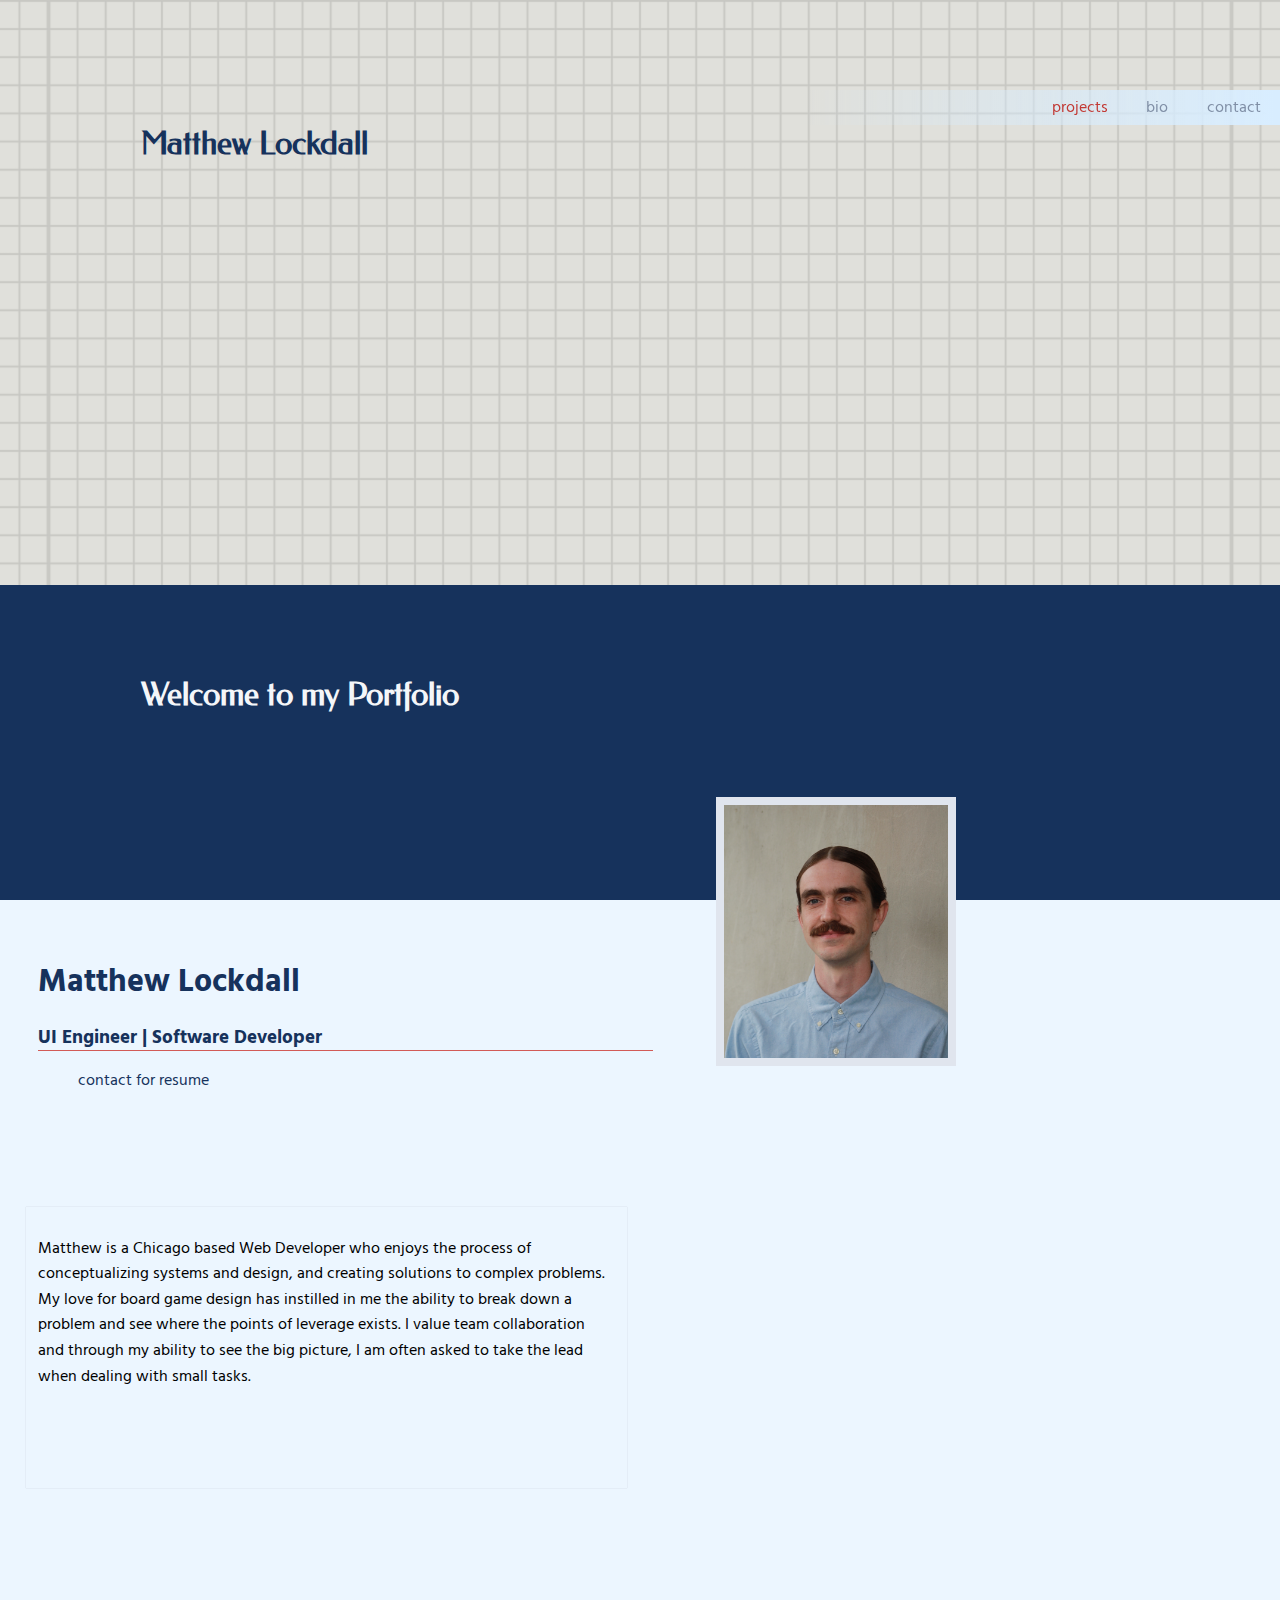
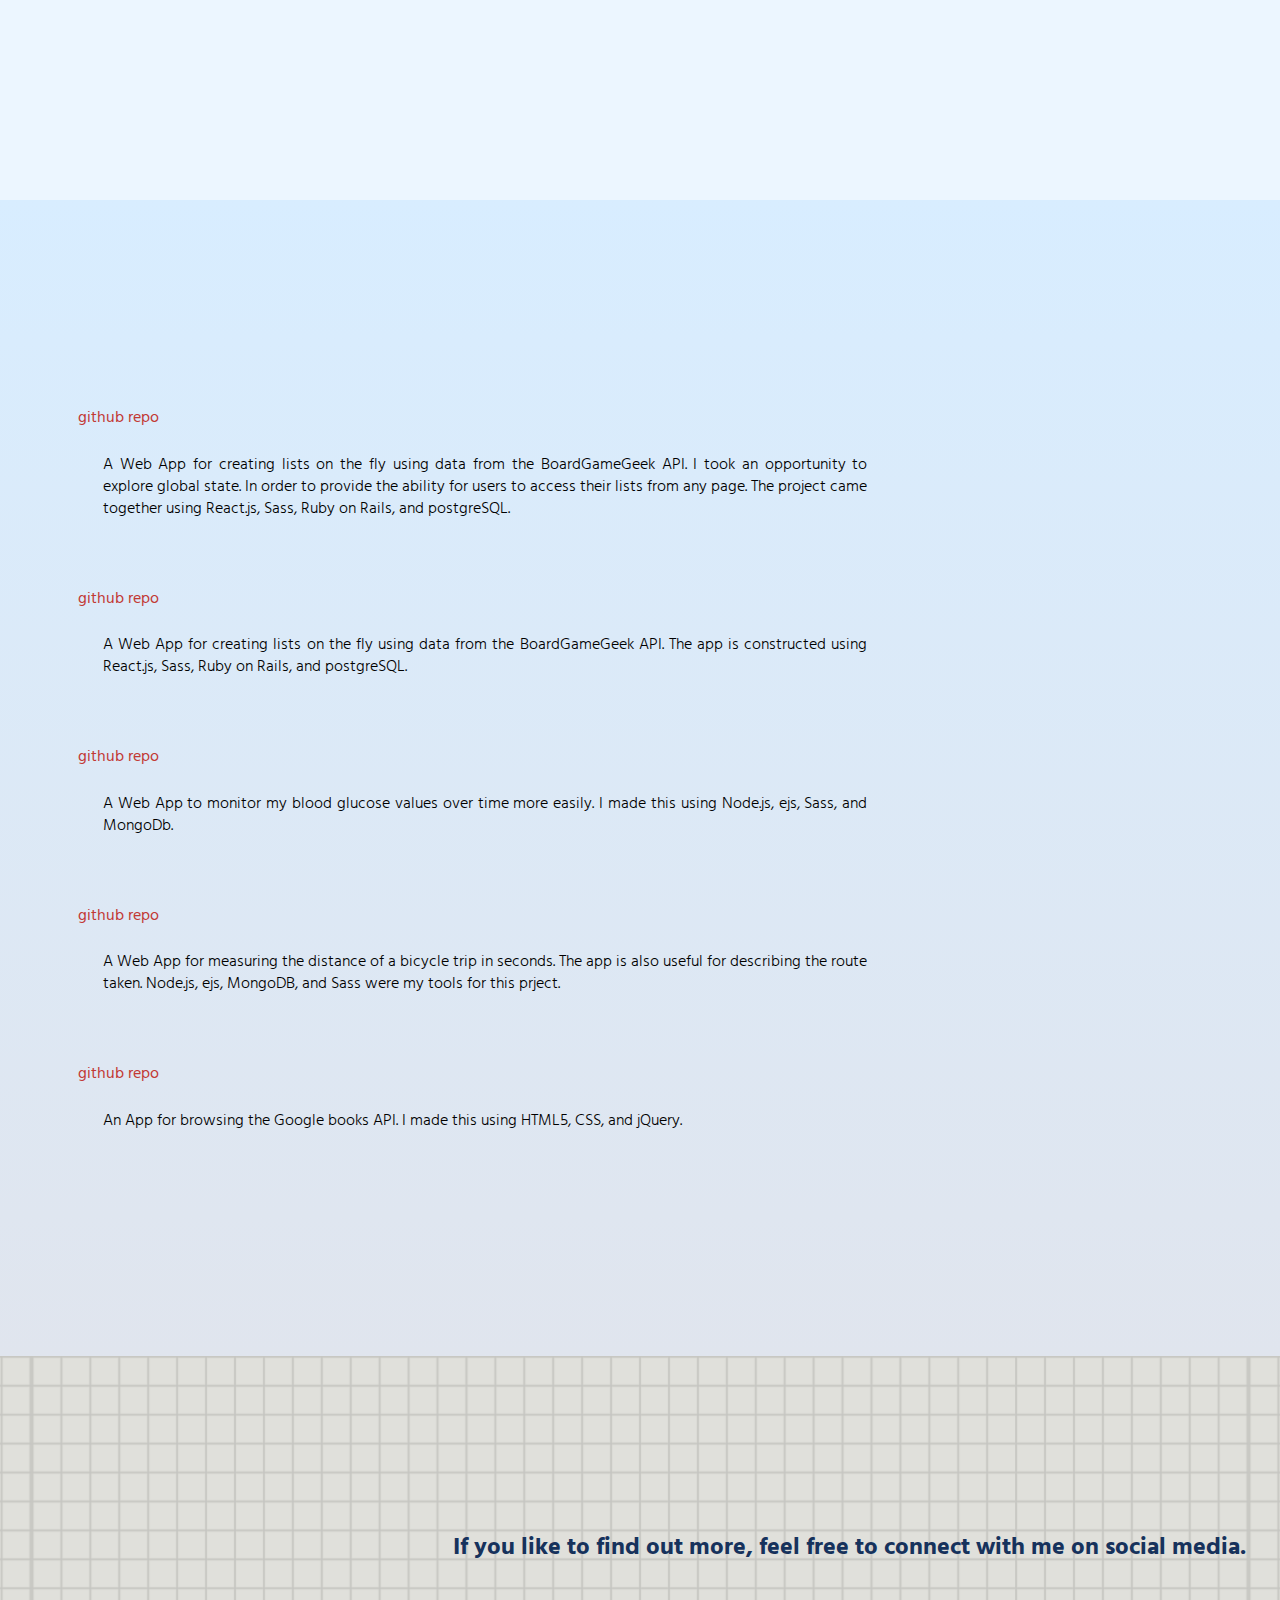
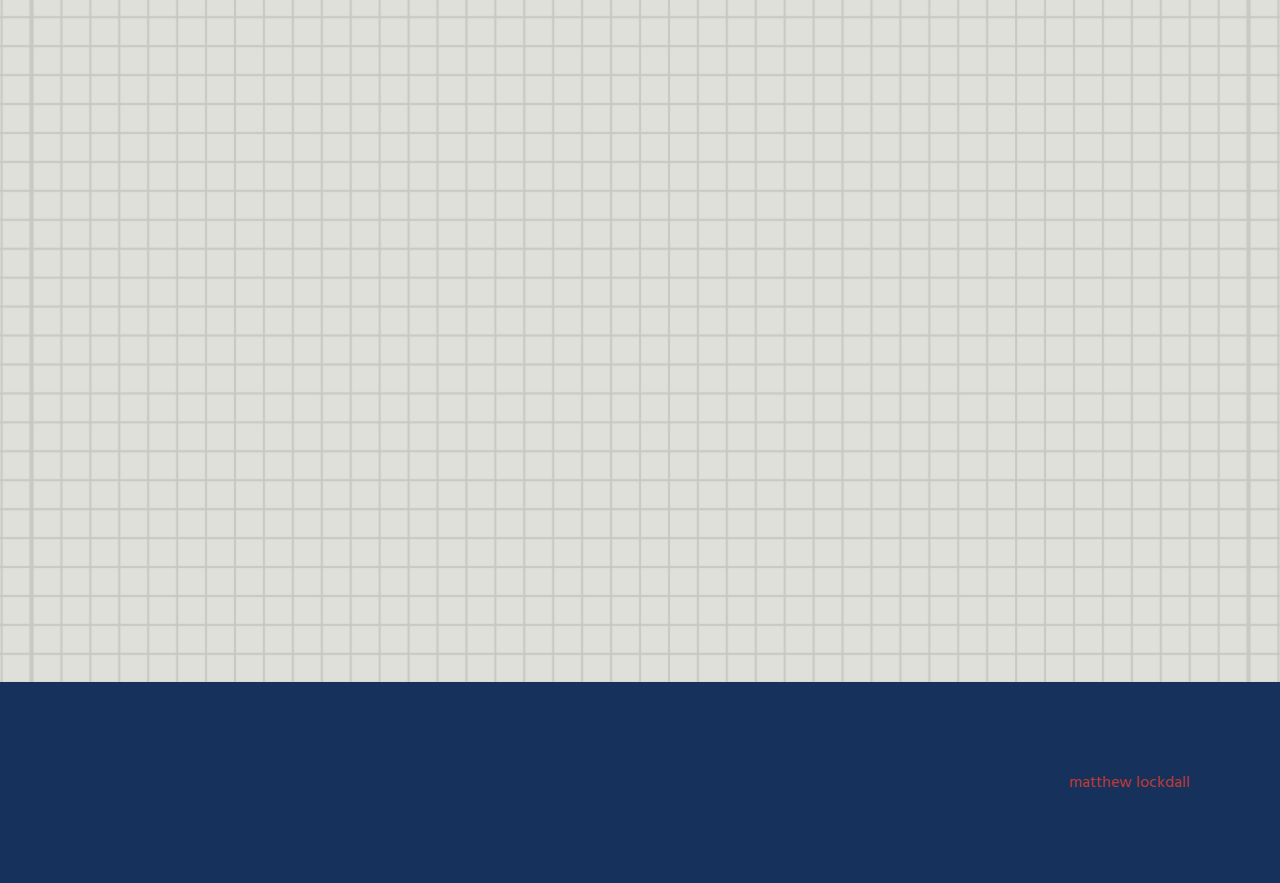
==== commit 14009e6d: "resume" ====
--- a/index.html
+++ b/index.html
@@ -34,7 +34,8 @@
                 <div class="head">
                     <h1>Matthew Lockdall</h1>
                     <h3> UI Engineer | Software Developer</h3>
-                    <a href="./public/Resume_1_2020.pdf" download>resume</a>
+                    <!-- <a href="./public/Resume_1_2020.pdf" download>resume</a> -->
+                    <figure>contact for resume</figure>
 
                 </div>
                 <div class="imgContainer">
@@ -151,10 +152,12 @@
                     <a onclick="showForm()">contact</a>
 
                     <div id="form" class="form hidden">
-                        <div>mlockdall26@gmail.com</div>
-                        <a href="https://personal-inventory.herokuapp.com/" target="_blank">leave a message</a>
+                        <!-- <div> mlockdall26@gmailcom</div> -->
+                        <figure>mlockdall26@gmail<span>.com</span></figure>
+                        <!-- <a href="https://personal-inventory.herokuapp.com/" target="_blank">leave a message</a> -->
                     </div>
                 </div>
+                <div></div>
             </div>
         </section>
 
